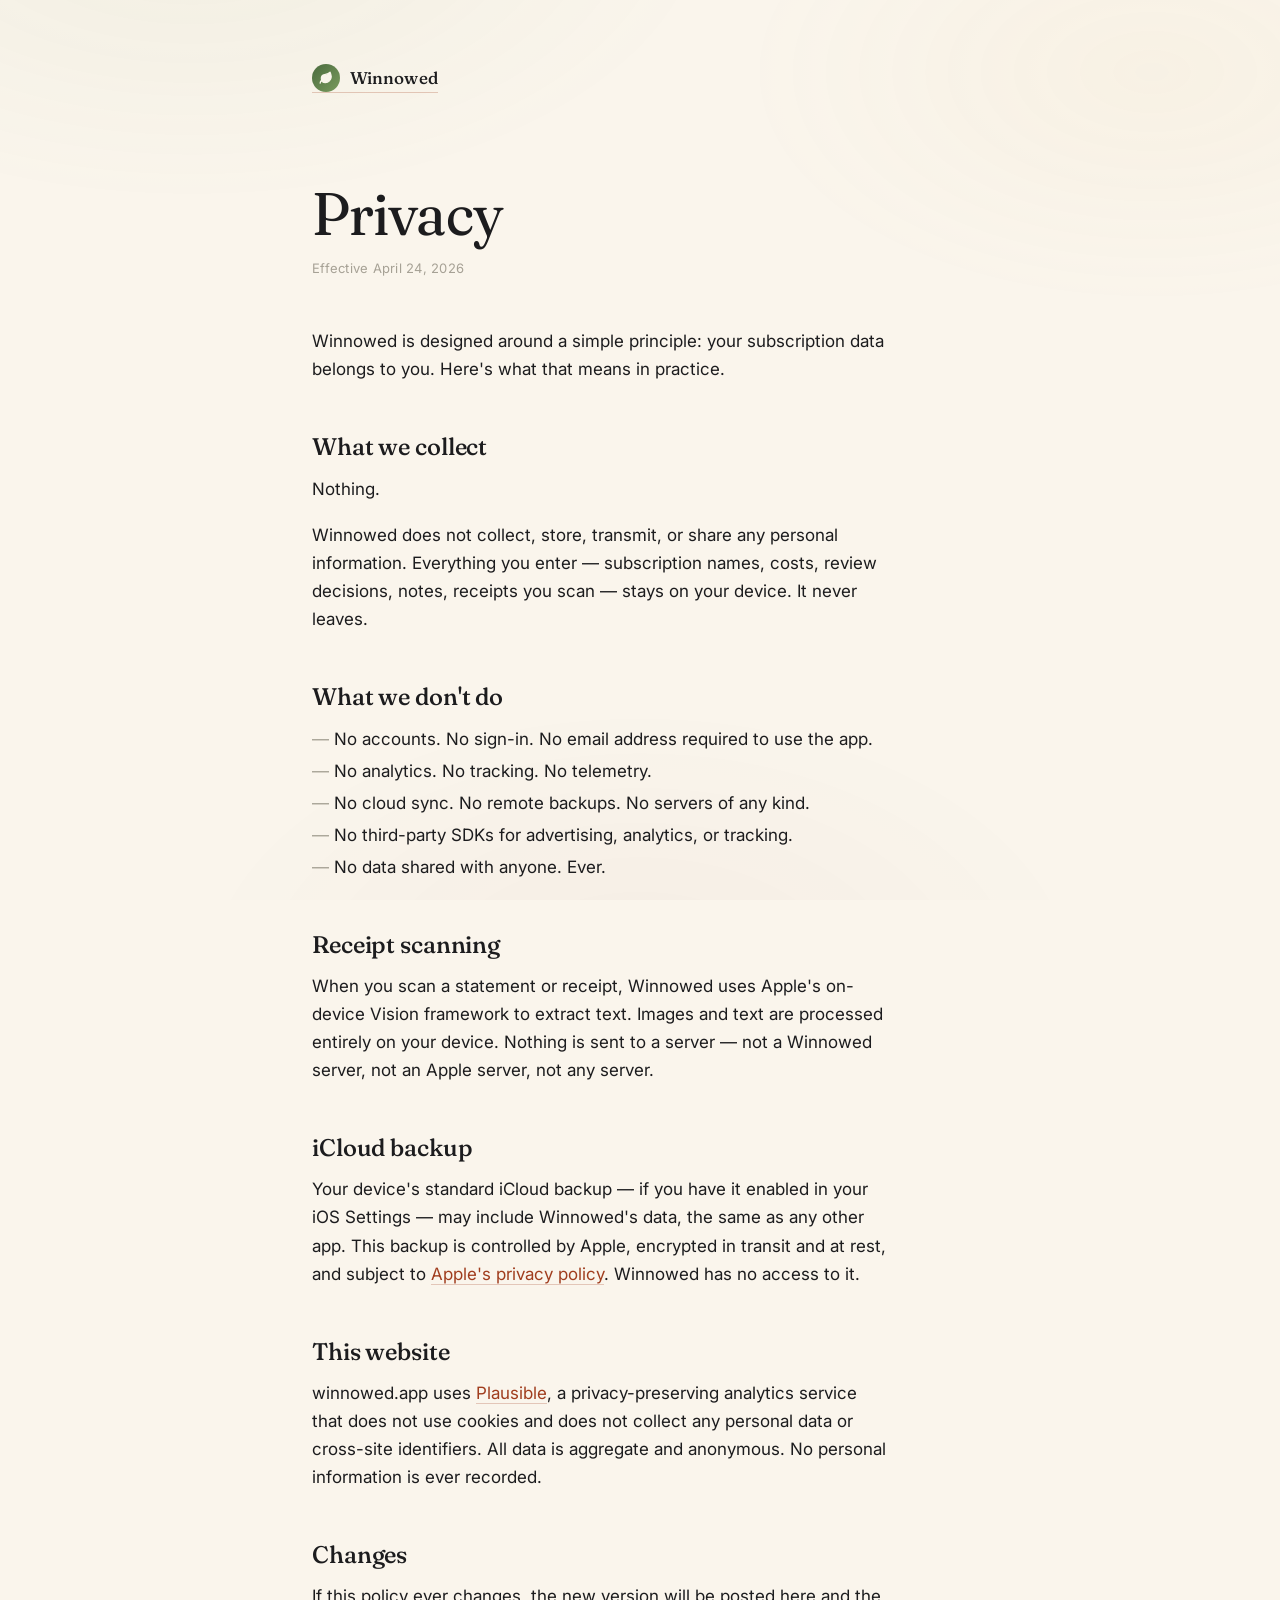
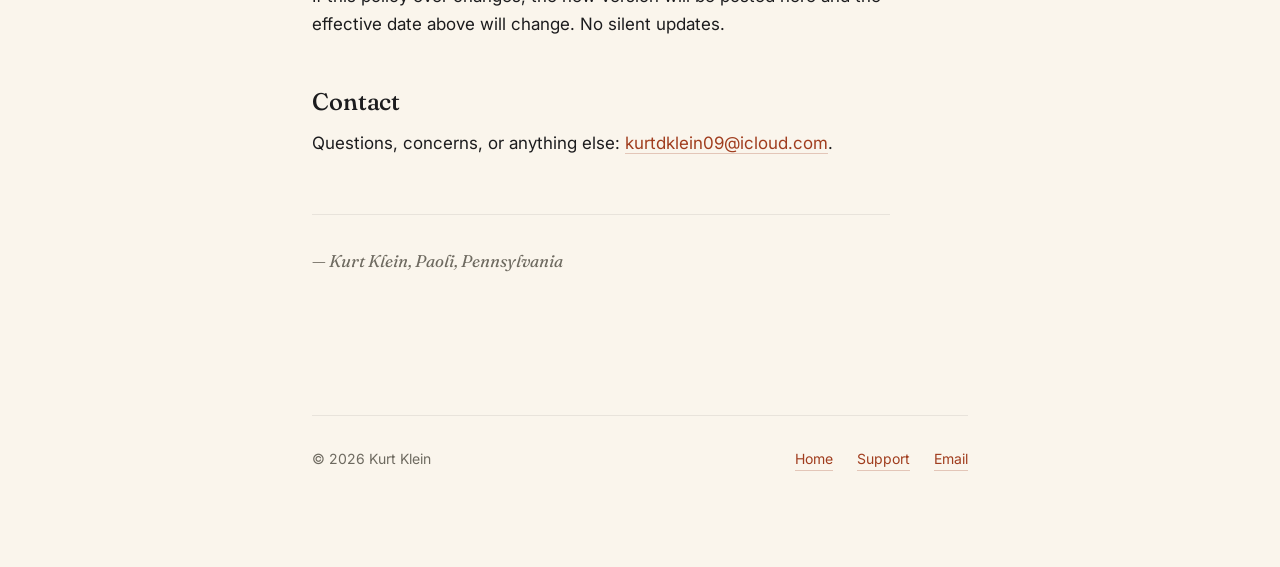
==== privacy/index.html @ ec86bec1 "Initial site — landing, privacy, support" ====
<!doctype html>
<html lang="en">
<head>
  <meta charset="utf-8">
  <meta name="viewport" content="width=device-width, initial-scale=1">
  <title>Privacy — Winnowed</title>
  <meta name="description" content="Winnowed collects nothing. All your subscription data stays on your device.">
  <meta name="theme-color" content="#FAF5EC">

  <link rel="icon" href="data:image/svg+xml,<svg xmlns=%22http://www.w3.org/2000/svg%22 viewBox=%220 0 100 100%22><circle cx=%2250%22 cy=%2250%22 r=%2245%22 fill=%22%237A9B5E%22/><path d=%22M50 28c10 0 20 8 20 22s-10 22-20 22-20-8-20-22%22 fill=%22none%22 stroke=%22%23FAF5EC%22 stroke-width=%226%22/></svg>">
  <link rel="stylesheet" href="/styles.css">

  <script defer data-domain="winnowed.app" src="https://plausible.io/js/script.js"></script>
</head>
<body>
  <div class="wash" aria-hidden="true"></div>

  <main class="wrap longform">
    <a href="/" class="brand">
      <span class="brand-leaf">
        <svg viewBox="0 0 24 24" fill="currentColor" aria-hidden="true">
          <path d="M11 20A7 7 0 0 1 9.8 6.1C15.5 5 17 4.48 19 2c1 2 2 4.18 2 8 0 5.5-4.78 10-10 10z M2 21c0-3 1.85-5.36 5.08-6"/>
        </svg>
      </span>
      <span class="brand-name">Winnowed</span>
    </a>

    <h1>Privacy</h1>
    <p class="meta">Effective April 24, 2026</p>

    <p>
      Winnowed is designed around a simple principle: your subscription data belongs to you. Here's what that means in practice.
    </p>

    <h2>What we collect</h2>
    <p>
      Nothing.
    </p>
    <p>
      Winnowed does not collect, store, transmit, or share any personal information. Everything you enter — subscription names, costs, review decisions, notes, receipts you scan — stays on your device. It never leaves.
    </p>

    <h2>What we don't do</h2>
    <ul>
      <li>No accounts. No sign-in. No email address required to use the app.</li>
      <li>No analytics. No tracking. No telemetry.</li>
      <li>No cloud sync. No remote backups. No servers of any kind.</li>
      <li>No third-party SDKs for advertising, analytics, or tracking.</li>
      <li>No data shared with anyone. Ever.</li>
    </ul>

    <h2>Receipt scanning</h2>
    <p>
      When you scan a statement or receipt, Winnowed uses Apple's on-device Vision framework to extract text. Images and text are processed entirely on your device. Nothing is sent to a server — not a Winnowed server, not an Apple server, not any server.
    </p>

    <h2>iCloud backup</h2>
    <p>
      Your device's standard iCloud backup — if you have it enabled in your iOS Settings — may include Winnowed's data, the same as any other app. This backup is controlled by Apple, encrypted in transit and at rest, and subject to <a href="https://www.apple.com/legal/privacy/en-ww/">Apple's privacy policy</a>. Winnowed has no access to it.
    </p>

    <h2>This website</h2>
    <p>
      winnowed.app uses <a href="https://plausible.io/privacy-focused-web-analytics">Plausible</a>, a privacy-preserving analytics service that does not use cookies and does not collect any personal data or cross-site identifiers. All data is aggregate and anonymous. No personal information is ever recorded.
    </p>

    <h2>Changes</h2>
    <p>
      If this policy ever changes, the new version will be posted here and the effective date above will change. No silent updates.
    </p>

    <h2>Contact</h2>
    <p>
      Questions, concerns, or anything else: <a href="mailto:kurtdklein09@icloud.com">kurtdklein09@icloud.com</a>.
    </p>

    <p class="signoff">— Kurt Klein, Paoli, Pennsylvania</p>

    <footer class="footer">
      <div>© 2026 Kurt Klein</div>
      <div class="footer-links">
        <a href="/">Home</a>
        <a href="/support">Support</a>
        <a href="mailto:kurtdklein09@icloud.com">Email</a>
      </div>
    </footer>
  </main>
</body>
</html>
---- styles.css ----
/* ==========================================================================
   Winnowed marketing site
   ========================================================================== */

@import url('https://fonts.googleapis.com/css2?family=Fraunces:opsz,wght,SOFT@9..144,300..900,0..100&family=Inter:wght@400;500;600&display=swap');

:root {
  /* Canvas */
  --bg: #FAF5EC;
  --text: #1C1C1E;
  --text-muted: #6E6A60;
  --text-quiet: #A6A195;
  --rule: rgba(28, 28, 30, 0.08);

  /* 5-stage Winnowed palette */
  --sage: #7A9B5E;
  --sage-deep: #4A6B3E;
  --wheat: #D4B56A;
  --terracotta: #D4895A;
  --rust: #A03D1E;
  --burgundy: #6B1A1E;

  /* Type */
  --serif: "Fraunces", "Times New Roman", Georgia, serif;
  --sans: "Inter", -apple-system, BlinkMacSystemFont, "Segoe UI", sans-serif;
}

* {
  box-sizing: border-box;
  margin: 0;
  padding: 0;
}

html {
  -webkit-font-smoothing: antialiased;
  -moz-osx-font-smoothing: grayscale;
  text-rendering: optimizeLegibility;
}

body {
  background: var(--bg);
  color: var(--text);
  font-family: var(--sans);
  font-size: 17px;
  line-height: 1.6;
  min-height: 100vh;
  overflow-x: hidden;
}

/* Ambient gradient wash — a whisper of the 5-stage palette.
   Positioned absolutely so it doesn't affect layout. */
.wash {
  position: fixed;
  inset: 0;
  z-index: -1;
  pointer-events: none;
  opacity: 0.35;
  background:
    radial-gradient(ellipse 900px 500px at 15% -10%, rgba(122, 155, 94, 0.18), transparent 60%),
    radial-gradient(ellipse 700px 400px at 90% 8%, rgba(212, 181, 106, 0.15), transparent 60%),
    radial-gradient(ellipse 800px 500px at 50% 110%, rgba(107, 26, 30, 0.10), transparent 60%);
}

/* Layout */
.wrap {
  max-width: 720px;
  margin: 0 auto;
  padding: 64px 32px 96px;
}

/* Brand lockup — tiny leaf + name */
.brand {
  display: inline-flex;
  align-items: center;
  gap: 10px;
  color: var(--text-muted);
  font-size: 14px;
  font-weight: 500;
  letter-spacing: 0.02em;
  text-decoration: none;
  margin-bottom: 88px;
}

.brand-leaf {
  display: inline-flex;
  align-items: center;
  justify-content: center;
  width: 28px;
  height: 28px;
  border-radius: 50%;
  background: linear-gradient(135deg, var(--sage-deep), var(--sage));
  color: var(--bg);
}

.brand-leaf svg {
  width: 14px;
  height: 14px;
  fill: currentColor;
  stroke: currentColor;
  stroke-width: 2;
  stroke-linecap: round;
  stroke-linejoin: round;
}

.brand-name {
  font-family: var(--serif);
  font-size: 17px;
  font-weight: 500;
  font-variation-settings: "opsz" 14, "SOFT" 30;
  color: var(--text);
  letter-spacing: 0.005em;
}

/* Hero */
.hero-tag {
  font-family: var(--sans);
  font-size: 12px;
  font-weight: 500;
  letter-spacing: 0.12em;
  text-transform: uppercase;
  color: var(--text-quiet);
  margin-bottom: 24px;
}

.hero {
  font-family: var(--serif);
  font-size: clamp(44px, 7.6vw, 76px);
  font-weight: 400;
  font-variation-settings: "opsz" 96, "SOFT" 40;
  line-height: 1.04;
  letter-spacing: -0.018em;
  color: var(--text);
  margin-bottom: 24px;
  text-wrap: balance;
}

.hero em {
  font-style: italic;
  font-variation-settings: "opsz" 96, "SOFT" 100;
  color: var(--rust);
}

.hero-sub {
  font-family: var(--sans);
  font-size: 19px;
  line-height: 1.5;
  color: var(--text-muted);
  max-width: 30em;
  margin-bottom: 40px;
}

/* Waitlist / App Store badge */
.store-note {
  display: inline-flex;
  align-items: center;
  gap: 10px;
  padding: 12px 18px;
  background: rgba(28, 28, 30, 0.04);
  border: 1px solid var(--rule);
  border-radius: 999px;
  font-size: 14px;
  font-weight: 500;
  color: var(--text-muted);
}

.store-note-dot {
  width: 8px;
  height: 8px;
  border-radius: 50%;
  background: var(--sage);
  box-shadow: 0 0 0 4px rgba(122, 155, 94, 0.2);
}

/* Section rhythm */
.sec {
  margin-top: 120px;
}

.sec-label {
  font-family: var(--sans);
  font-size: 12px;
  font-weight: 500;
  letter-spacing: 0.14em;
  text-transform: uppercase;
  color: var(--text-quiet);
  margin-bottom: 24px;
}

/* Body prose */
.prose {
  font-family: var(--sans);
  font-size: 19px;
  line-height: 1.65;
  color: var(--text);
  max-width: 34em;
}

.prose p + p {
  margin-top: 1.2em;
}

.prose .lede {
  font-family: var(--serif);
  font-size: 24px;
  font-weight: 400;
  font-variation-settings: "opsz" 48, "SOFT" 50;
  line-height: 1.4;
  color: var(--text);
  letter-spacing: -0.005em;
  margin-bottom: 1.4em;
}

.prose strong {
  font-weight: 600;
  color: var(--text);
}

.prose em {
  font-style: italic;
}

/* Screenshot row — offset editorial layout */
.shots {
  margin-top: 88px;
  display: grid;
  grid-template-columns: 1fr 1fr;
  gap: 56px 32px;
  align-items: start;
}

.shot {
  display: flex;
  flex-direction: column;
  gap: 16px;
}

.shot:nth-child(1) { grid-column: 1; }
.shot:nth-child(2) { grid-column: 2; margin-top: 56px; }
.shot:nth-child(3) { grid-column: 1 / 3; max-width: 340px; margin: 40px auto 0; }

.shot img {
  width: 100%;
  height: auto;
  display: block;
  border-radius: 22px;
  box-shadow:
    0 2px 4px rgba(0, 0, 0, 0.04),
    0 16px 40px rgba(0, 0, 0, 0.10);
}

.shot-caption {
  font-family: var(--serif);
  font-size: 16px;
  font-weight: 400;
  font-variation-settings: "opsz" 18, "SOFT" 40;
  color: var(--text);
  line-height: 1.4;
}

.shot-caption-sub {
  font-family: var(--sans);
  font-size: 14px;
  color: var(--text-muted);
  margin-top: 2px;
}

/* Features list — quiet, numbered */
.features {
  margin-top: 32px;
  display: grid;
  gap: 32px;
  max-width: 34em;
}

.feature {
  display: grid;
  grid-template-columns: 36px 1fr;
  gap: 16px;
  align-items: baseline;
}

.feature-num {
  font-family: var(--serif);
  font-size: 15px;
  font-variation-settings: "opsz" 18;
  font-feature-settings: "onum";
  color: var(--text-quiet);
  padding-top: 4px;
}

.feature-title {
  font-family: var(--serif);
  font-size: 21px;
  font-weight: 500;
  font-variation-settings: "opsz" 32, "SOFT" 40;
  color: var(--text);
  line-height: 1.3;
  margin-bottom: 4px;
  letter-spacing: -0.005em;
}

.feature-body {
  font-family: var(--sans);
  font-size: 16px;
  line-height: 1.55;
  color: var(--text-muted);
}

/* Footer */
.footer {
  margin-top: 140px;
  padding-top: 32px;
  border-top: 1px solid var(--rule);
  display: flex;
  justify-content: space-between;
  align-items: baseline;
  flex-wrap: wrap;
  gap: 16px;
  font-size: 14px;
  color: var(--text-muted);
}

.footer a {
  color: var(--text-muted);
  text-decoration: none;
  border-bottom: 1px solid transparent;
  transition: border-color 120ms ease, color 120ms ease;
}

.footer a:hover {
  color: var(--text);
  border-bottom-color: var(--rule);
}

.footer-links {
  display: flex;
  gap: 24px;
}

/* Long-form page (privacy, support) */
.longform h1 {
  font-family: var(--serif);
  font-size: clamp(40px, 5.5vw, 60px);
  font-weight: 400;
  font-variation-settings: "opsz" 72, "SOFT" 40;
  line-height: 1.08;
  letter-spacing: -0.015em;
  margin-bottom: 12px;
  text-wrap: balance;
}

.longform .meta {
  font-family: var(--sans);
  font-size: 13px;
  color: var(--text-quiet);
  margin-bottom: 48px;
  letter-spacing: 0.02em;
}

.longform h2 {
  font-family: var(--serif);
  font-size: 24px;
  font-weight: 500;
  font-variation-settings: "opsz" 32, "SOFT" 40;
  line-height: 1.3;
  margin-top: 48px;
  margin-bottom: 12px;
  color: var(--text);
  letter-spacing: -0.005em;
}

.longform p {
  font-family: var(--sans);
  font-size: 17px;
  line-height: 1.65;
  color: var(--text);
  margin-bottom: 1.1em;
  max-width: 34em;
}

.longform p.quiet {
  color: var(--text-muted);
}

.longform ul {
  list-style: none;
  padding: 0;
  margin: 0 0 1.2em 0;
  max-width: 34em;
}

.longform li {
  font-family: var(--sans);
  font-size: 17px;
  line-height: 1.65;
  color: var(--text);
  padding-left: 22px;
  position: relative;
  margin-bottom: 4px;
}

.longform li::before {
  content: "—";
  position: absolute;
  left: 0;
  color: var(--text-quiet);
}

.longform a {
  color: var(--rust);
  text-decoration: none;
  border-bottom: 1px solid rgba(160, 61, 30, 0.25);
  transition: border-color 120ms ease;
}

.longform a:hover {
  border-bottom-color: var(--rust);
}

.longform .signoff {
  margin-top: 56px;
  padding-top: 32px;
  border-top: 1px solid var(--rule);
  font-family: var(--serif);
  font-style: italic;
  font-size: 17px;
  color: var(--text-muted);
  font-variation-settings: "opsz" 24;
}

/* Mobile tweaks */
@media (max-width: 560px) {
  .wrap {
    padding: 40px 22px 72px;
  }
  .brand {
    margin-bottom: 56px;
  }
  .sec {
    margin-top: 88px;
  }
  .shots {
    grid-template-columns: 1fr;
    gap: 32px;
  }
  .shot:nth-child(1),
  .shot:nth-child(2),
  .shot:nth-child(3) {
    grid-column: 1;
    margin: 0;
    max-width: 100%;
  }
  .footer {
    flex-direction: column;
    align-items: flex-start;
  }
}
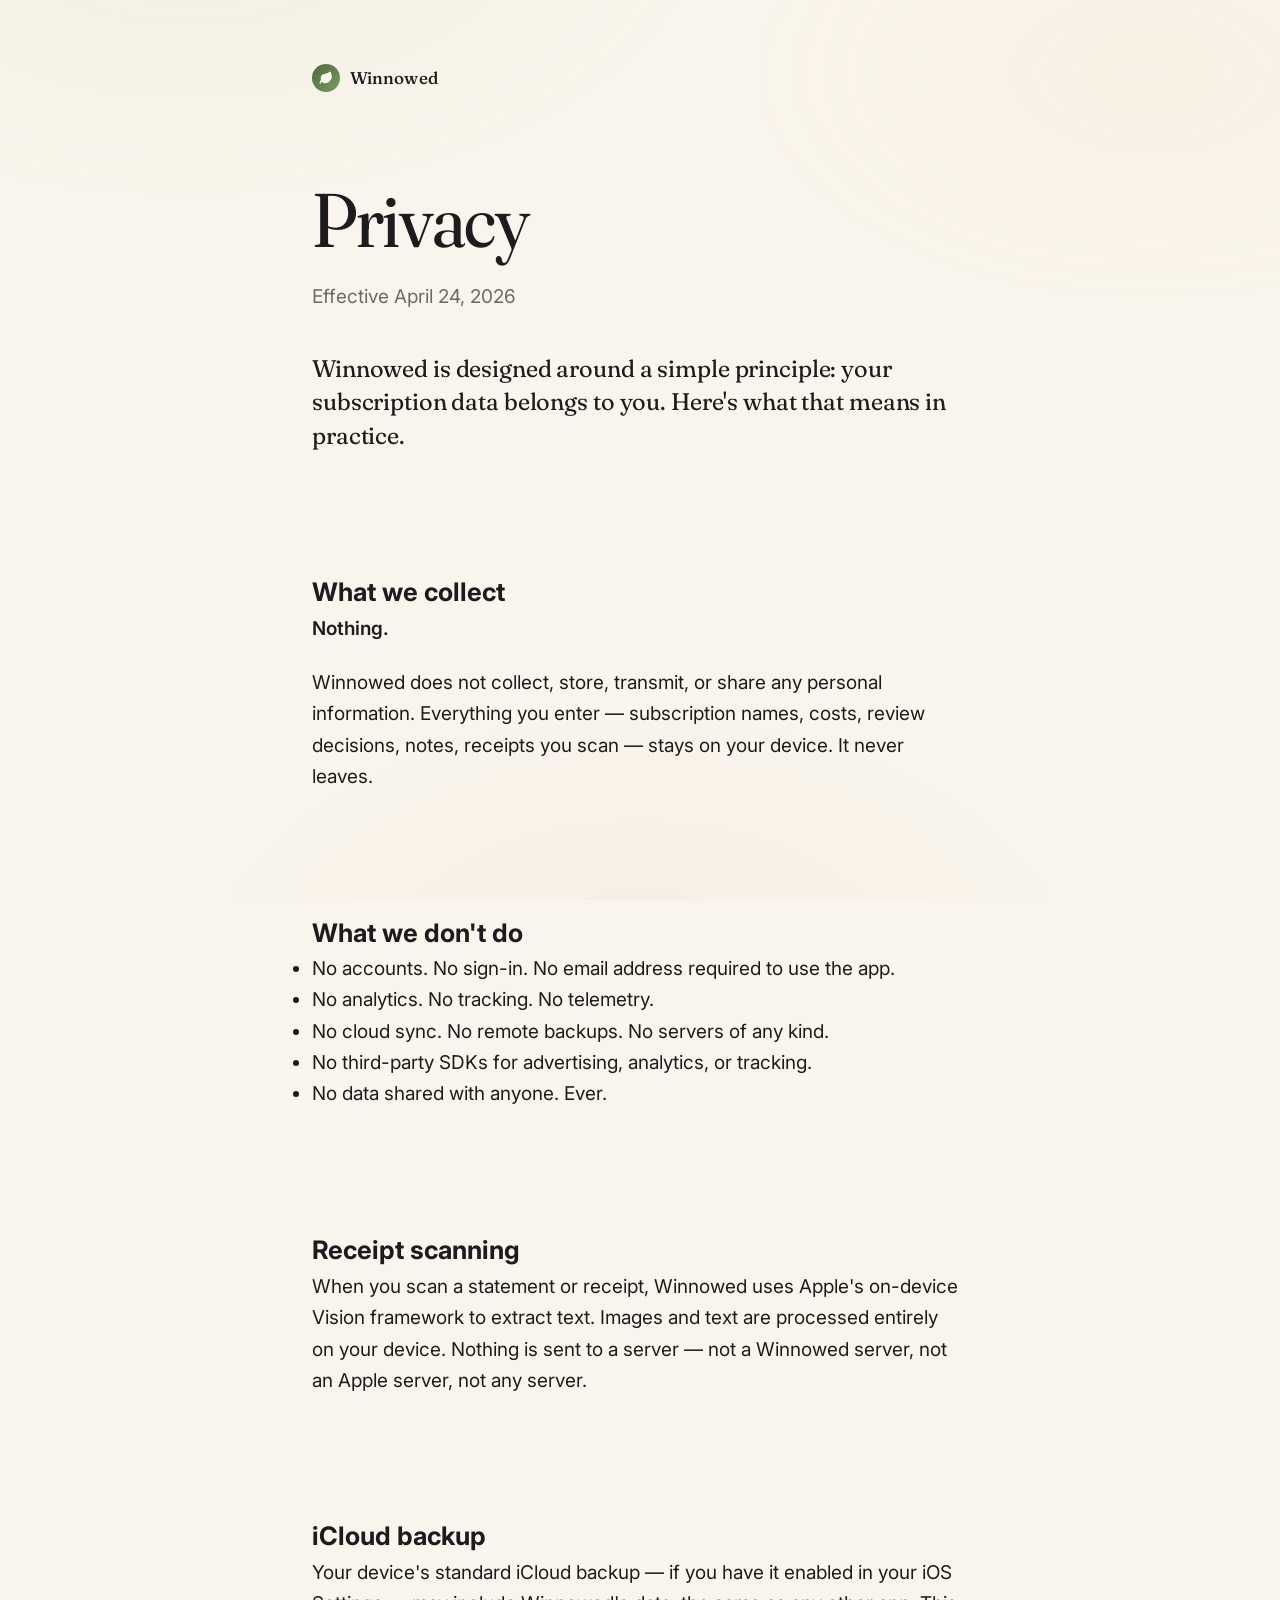
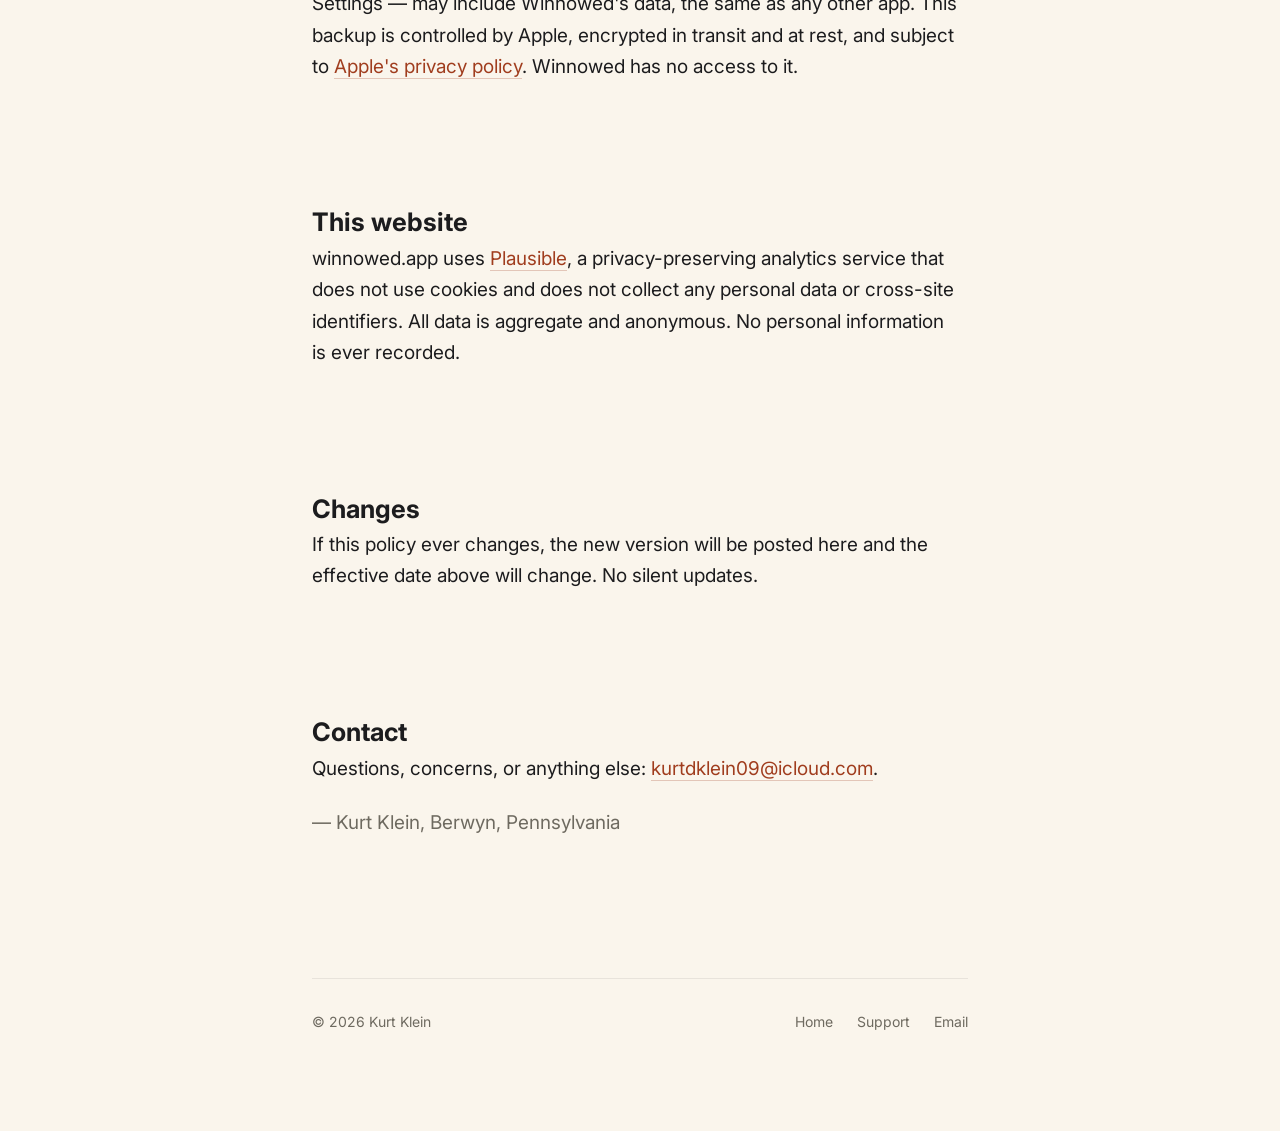
==== commit 0a2fb808: "Update privacy and support pages with OG tags and scroll fade-in" ====
--- a/privacy/index.html
+++ b/privacy/index.html
@@ -4,18 +4,58 @@
   <meta charset="utf-8">
   <meta name="viewport" content="width=device-width, initial-scale=1">
   <title>Privacy — Winnowed</title>
-  <meta name="description" content="Winnowed collects nothing. All your subscription data stays on your device.">
+  <meta name="description" content="Winnowed is designed to keep your data on your device. Here's exactly what that means.">
+
+  <!-- Favicon -->
+  <link rel="icon" href="data:image/svg+xml,<svg xmlns=%22http://www.w3.org/2000/svg%22 viewBox=%220 0 100 100%22><circle cx=%2250%22 cy=%2250%22 r=%2245%22 fill=%22%237A9B5E%22/><path d=%22M50 28c10 0 20 8 20 22s-10 22-20 22-20-8-20-22%22 fill=%22none%22 stroke=%22%23FAF5EC%22 stroke-width=%226%22/></svg>">
+  <link rel="icon" type="image/png" href="/favicon.png">
+  <link rel="apple-touch-icon" href="/apple-touch-icon.png">
+
+  <!-- Open Graph -->
+  <meta property="og:title" content="Privacy — Winnowed">
+  <meta property="og:description" content="Winnowed is designed to keep your data on your device. Here's exactly what that means.">
+  <meta property="og:url" content="https://winnowed.app/privacy">
+  <meta property="og:type" content="website">
+  <meta property="og:image" content="https://winnowed.app/og-image.png">
+  <meta property="og:image:width" content="1200">
+  <meta property="og:image:height" content="630">
+
+  <!-- Twitter card -->
+  <meta name="twitter:card" content="summary_large_image">
+  <meta name="twitter:image" content="https://winnowed.app/og-image.png">
+
   <meta name="theme-color" content="#FAF5EC">
 
-  <link rel="icon" href="data:image/svg+xml,<svg xmlns=%22http://www.w3.org/2000/svg%22 viewBox=%220 0 100 100%22><circle cx=%2250%22 cy=%2250%22 r=%2245%22 fill=%22%237A9B5E%22/><path d=%22M50 28c10 0 20 8 20 22s-10 22-20 22-20-8-20-22%22 fill=%22none%22 stroke=%22%23FAF5EC%22 stroke-width=%226%22/></svg>">
   <link rel="stylesheet" href="/styles.css">
 
+  <!-- Scroll fade-in utility -->
+  <style>
+    .fade-up {
+      opacity: 0;
+      transform: translateY(24px);
+      transition: opacity 0.9s ease-out, transform 0.9s ease-out;
+      will-change: opacity, transform;
+    }
+    .fade-up.is-visible {
+      opacity: 1;
+      transform: translateY(0);
+    }
+    @media (prefers-reduced-motion: reduce) {
+      .fade-up {
+        opacity: 1;
+        transform: none;
+        transition: none;
+      }
+    }
+  </style>
+
+  <!-- Plausible analytics (privacy-preserving) -->
   <script defer data-domain="winnowed.app" src="https://plausible.io/js/script.js"></script>
 </head>
 <body>
   <div class="wash" aria-hidden="true"></div>
 
-  <main class="wrap longform">
+  <main class="wrap">
     <a href="/" class="brand">
       <span class="brand-leaf">
         <svg viewBox="0 0 24 24" fill="currentColor" aria-hidden="true">
@@ -25,58 +65,88 @@
       <span class="brand-name">Winnowed</span>
     </a>
 
-    <h1>Privacy</h1>
-    <p class="meta">Effective April 24, 2026</p>
+    <h1 class="hero">Privacy</h1>
 
-    <p>
-      Winnowed is designed around a simple principle: your subscription data belongs to you. Here's what that means in practice.
-    </p>
+    <p class="hero-sub">Effective April 24, 2026</p>
 
-    <h2>What we collect</h2>
-    <p>
-      Nothing.
-    </p>
-    <p>
-      Winnowed does not collect, store, transmit, or share any personal information. Everything you enter — subscription names, costs, review decisions, notes, receipts you scan — stays on your device. It never leaves.
-    </p>
+    <div class="prose">
+      <p class="lede">
+        Winnowed is designed around a simple principle: your subscription data belongs to you. Here's what that means in practice.
+      </p>
+    </div>
 
-    <h2>What we don't do</h2>
-    <ul>
-      <li>No accounts. No sign-in. No email address required to use the app.</li>
-      <li>No analytics. No tracking. No telemetry.</li>
-      <li>No cloud sync. No remote backups. No servers of any kind.</li>
-      <li>No third-party SDKs for advertising, analytics, or tracking.</li>
-      <li>No data shared with anyone. Ever.</li>
-    </ul>
+    <section class="sec">
+      <h2 class="fade-up">What we collect</h2>
+      <div class="prose fade-up">
+        <p><strong>Nothing.</strong></p>
+        <p>
+          Winnowed does not collect, store, transmit, or share any personal information. Everything you enter — subscription names, costs, review decisions, notes, receipts you scan — stays on your device. It never leaves.
+        </p>
+      </div>
+    </section>
 
-    <h2>Receipt scanning</h2>
-    <p>
-      When you scan a statement or receipt, Winnowed uses Apple's on-device Vision framework to extract text. Images and text are processed entirely on your device. Nothing is sent to a server — not a Winnowed server, not an Apple server, not any server.
-    </p>
+    <section class="sec">
+      <h2 class="fade-up">What we don't do</h2>
+      <div class="prose fade-up">
+        <ul>
+          <li>No accounts. No sign-in. No email address required to use the app.</li>
+          <li>No analytics. No tracking. No telemetry.</li>
+          <li>No cloud sync. No remote backups. No servers of any kind.</li>
+          <li>No third-party SDKs for advertising, analytics, or tracking.</li>
+          <li>No data shared with anyone. Ever.</li>
+        </ul>
+      </div>
+    </section>
 
-    <h2>iCloud backup</h2>
-    <p>
-      Your device's standard iCloud backup — if you have it enabled in your iOS Settings — may include Winnowed's data, the same as any other app. This backup is controlled by Apple, encrypted in transit and at rest, and subject to <a href="https://www.apple.com/legal/privacy/en-ww/">Apple's privacy policy</a>. Winnowed has no access to it.
-    </p>
+    <section class="sec">
+      <h2 class="fade-up">Receipt scanning</h2>
+      <div class="prose fade-up">
+        <p>
+          When you scan a statement or receipt, Winnowed uses Apple's on-device Vision framework to extract text. Images and text are processed entirely on your device. Nothing is sent to a server — not a Winnowed server, not an Apple server, not any server.
+        </p>
+      </div>
+    </section>
 
-    <h2>This website</h2>
-    <p>
-      winnowed.app uses <a href="https://plausible.io/privacy-focused-web-analytics">Plausible</a>, a privacy-preserving analytics service that does not use cookies and does not collect any personal data or cross-site identifiers. All data is aggregate and anonymous. No personal information is ever recorded.
-    </p>
+    <section class="sec">
+      <h2 class="fade-up">iCloud backup</h2>
+      <div class="prose fade-up">
+        <p>
+          Your device's standard iCloud backup — if you have it enabled in your iOS Settings — may include Winnowed's data, the same as any other app. This backup is controlled by Apple, encrypted in transit and at rest, and subject to <a href="https://www.apple.com/legal/privacy/en-ww/" style="color: var(--rust); text-decoration: none; border-bottom: 1px solid rgba(160, 61, 30, 0.25);">Apple's privacy policy</a>. Winnowed has no access to it.
+        </p>
+      </div>
+    </section>
 
-    <h2>Changes</h2>
-    <p>
-      If this policy ever changes, the new version will be posted here and the effective date above will change. No silent updates.
-    </p>
+    <section class="sec">
+      <h2 class="fade-up">This website</h2>
+      <div class="prose fade-up">
+        <p>
+          winnowed.app uses <a href="https://plausible.io/privacy-focused-web-analytics" style="color: var(--rust); text-decoration: none; border-bottom: 1px solid rgba(160, 61, 30, 0.25);">Plausible</a>, a privacy-preserving analytics service that does not use cookies and does not collect any personal data or cross-site identifiers. All data is aggregate and anonymous. No personal information is ever recorded.
+        </p>
+      </div>
+    </section>
 
-    <h2>Contact</h2>
-    <p>
-      Questions, concerns, or anything else: <a href="mailto:kurtdklein09@icloud.com">kurtdklein09@icloud.com</a>.
-    </p>
+    <section class="sec">
+      <h2 class="fade-up">Changes</h2>
+      <div class="prose fade-up">
+        <p>
+          If this policy ever changes, the new version will be posted here and the effective date above will change. No silent updates.
+        </p>
+      </div>
+    </section>
 
-    <p class="signoff">— Kurt Klein, Paoli, Pennsylvania</p>
+    <section class="sec">
+      <h2 class="fade-up">Contact</h2>
+      <div class="prose fade-up">
+        <p>
+          Questions, concerns, or anything else: <a href="mailto:kurtdklein09@icloud.com" style="color: var(--rust); text-decoration: none; border-bottom: 1px solid rgba(160, 61, 30, 0.25);">kurtdklein09@icloud.com</a>.
+        </p>
+        <p class="quiet" style="color: var(--text-muted);">
+          — Kurt Klein, Berwyn, Pennsylvania
+        </p>
+      </div>
+    </section>
 
-    <footer class="footer">
+    <footer class="footer fade-up">
       <div>© 2026 Kurt Klein</div>
       <div class="footer-links">
         <a href="/">Home</a>
@@ -85,5 +155,28 @@
       </div>
     </footer>
   </main>
+
+  <!-- Scroll-triggered fade-in -->
+  <script>
+    (function () {
+      var items = document.querySelectorAll('.fade-up');
+      if (!('IntersectionObserver' in window) || items.length === 0) {
+        for (var i = 0; i < items.length; i++) items[i].classList.add('is-visible');
+        return;
+      }
+      var observer = new IntersectionObserver(function (entries) {
+        entries.forEach(function (entry) {
+          if (entry.isIntersecting) {
+            entry.target.classList.add('is-visible');
+            observer.unobserve(entry.target);
+          }
+        });
+      }, {
+        threshold: 0.15,
+        rootMargin: '0px 0px -8% 0px'
+      });
+      items.forEach(function (el) { observer.observe(el); });
+    })();
+  </script>
 </body>
 </html>
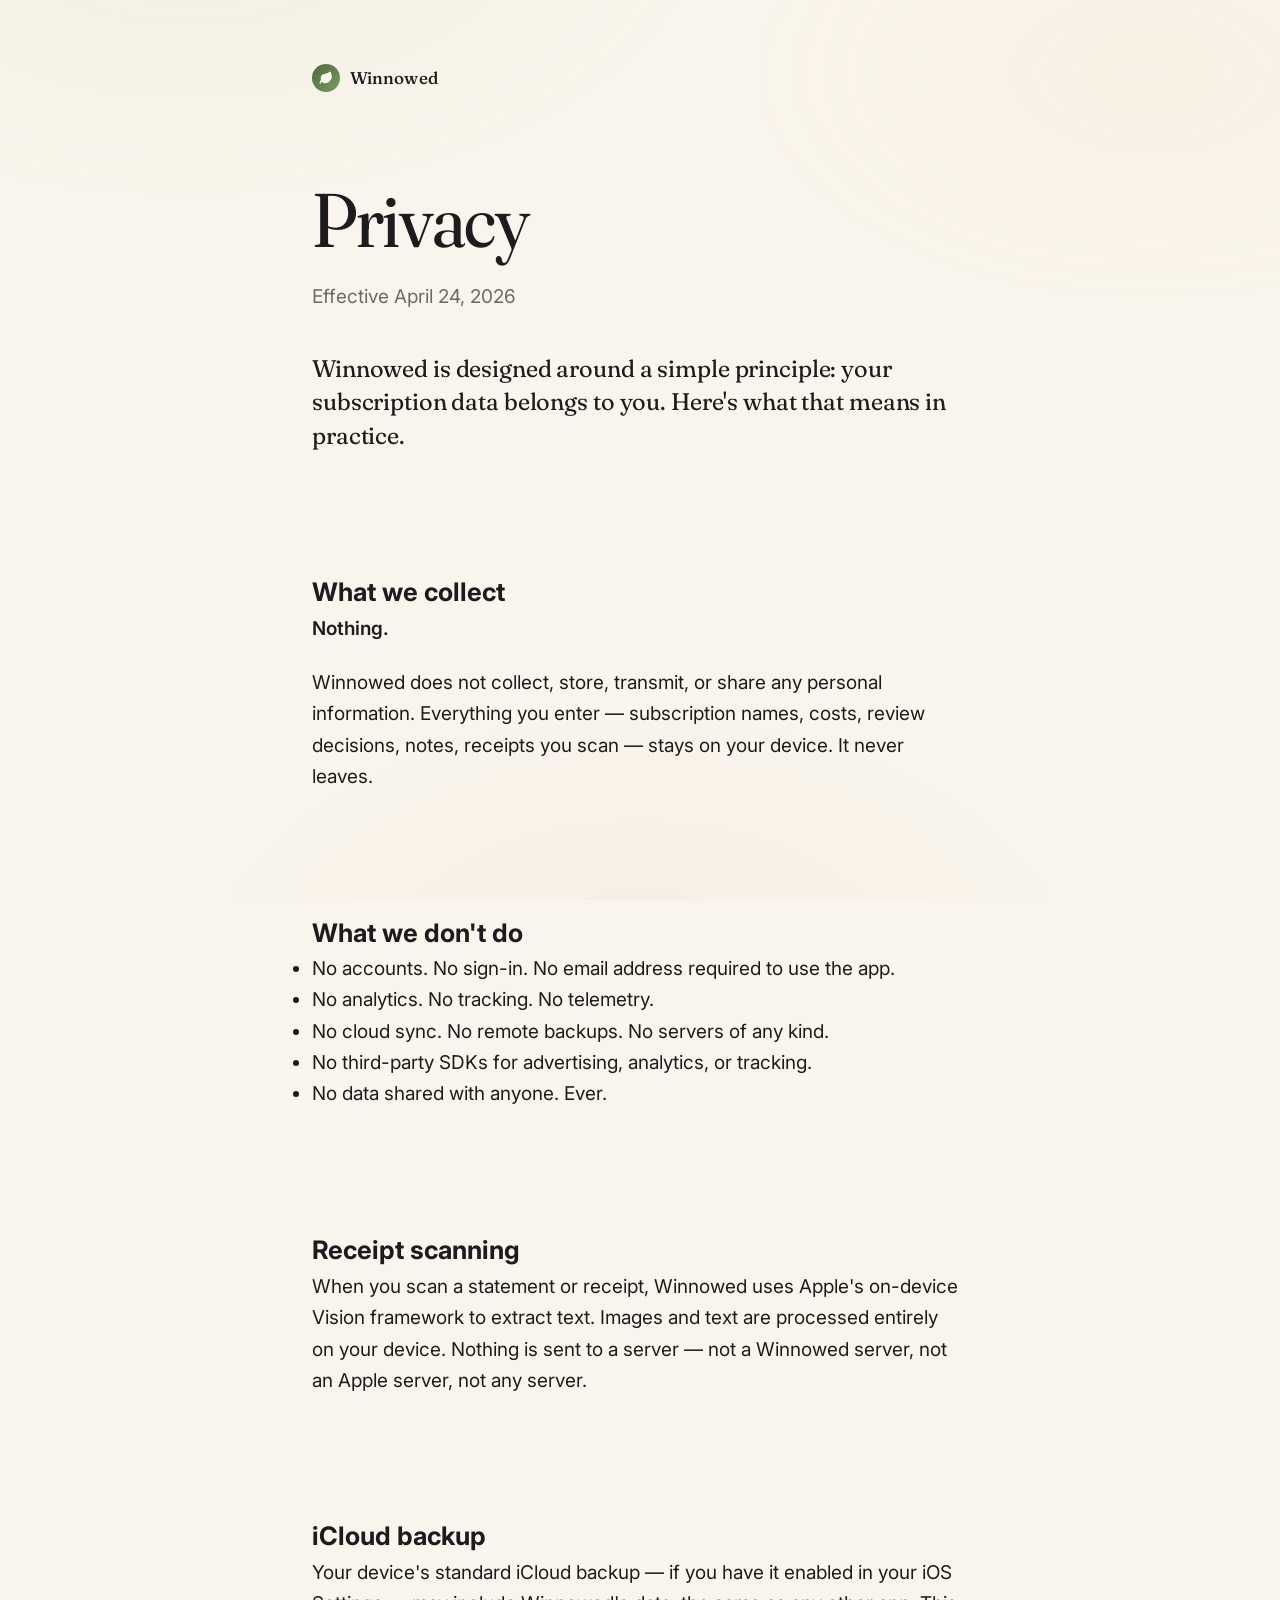
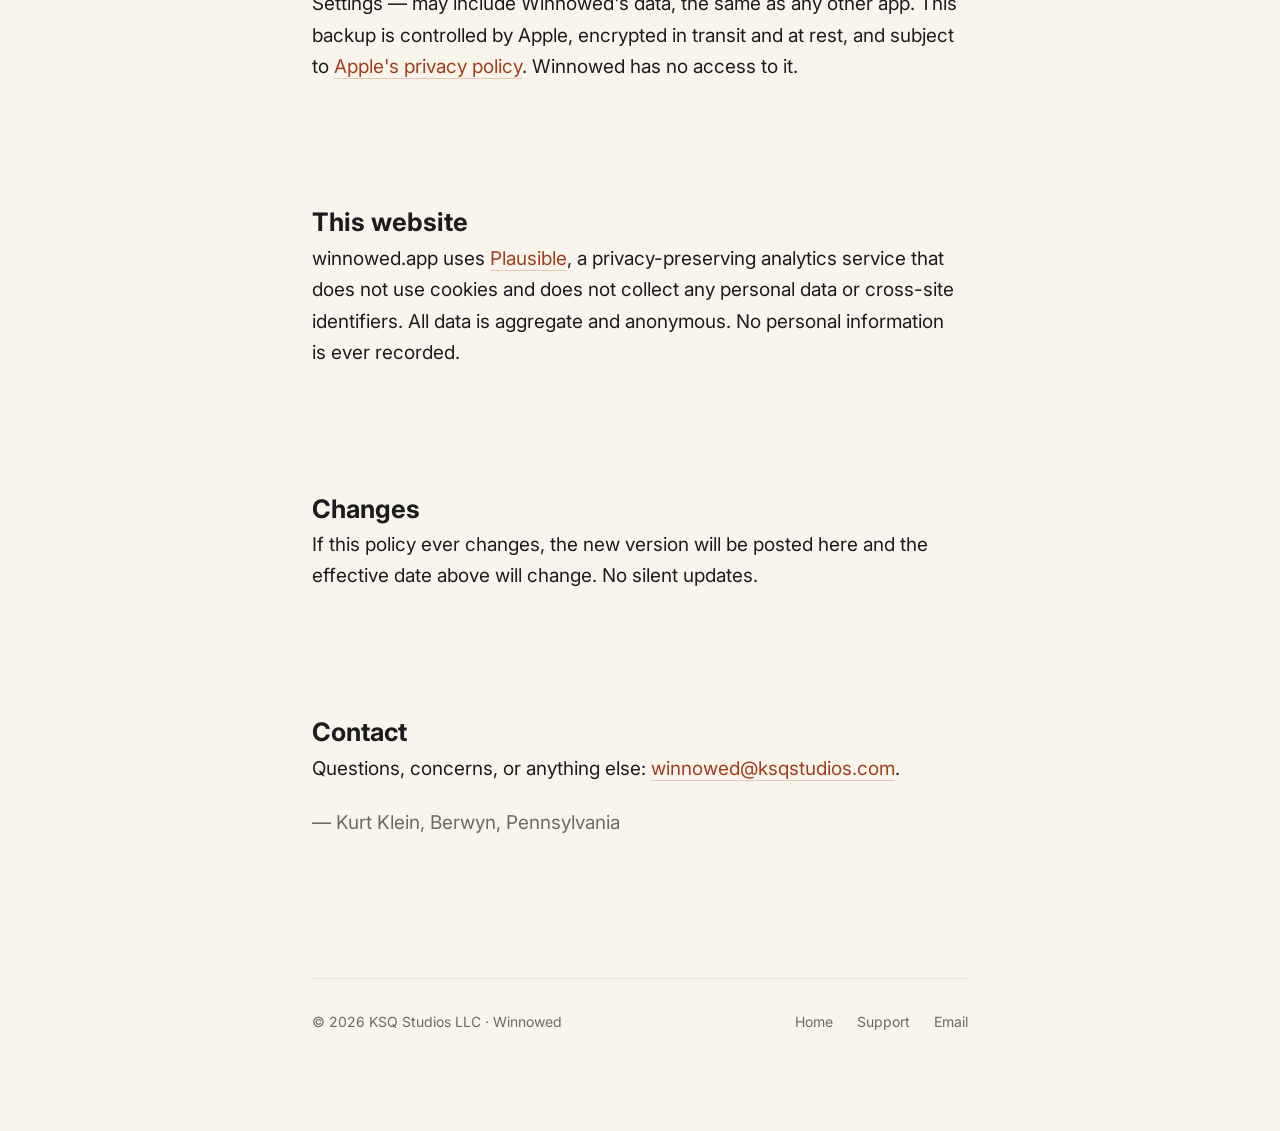
==== commit dae5d7f3: "Updated for new branding" ====
--- a/privacy/index.html
+++ b/privacy/index.html
@@ -138,7 +138,7 @@
       <h2 class="fade-up">Contact</h2>
       <div class="prose fade-up">
         <p>
-          Questions, concerns, or anything else: <a href="mailto:kurtdklein09@icloud.com" style="color: var(--rust); text-decoration: none; border-bottom: 1px solid rgba(160, 61, 30, 0.25);">kurtdklein09@icloud.com</a>.
+          Questions, concerns, or anything else: <a href="mailto:winnowed@ksqstudios.com" style="color: var(--rust); text-decoration: none; border-bottom: 1px solid rgba(160, 61, 30, 0.25);">winnowed@ksqstudios.com</a>.
         </p>
         <p class="quiet" style="color: var(--text-muted);">
           — Kurt Klein, Berwyn, Pennsylvania
@@ -147,11 +147,11 @@
     </section>
 
     <footer class="footer fade-up">
-      <div>© 2026 Kurt Klein</div>
+      <div>© 2026 KSQ Studios LLC · Winnowed</div>
       <div class="footer-links">
         <a href="/">Home</a>
         <a href="/support">Support</a>
-        <a href="mailto:kurtdklein09@icloud.com">Email</a>
+        <a href="mailto:winnowed@ksqstudios.com">Email</a>
       </div>
     </footer>
   </main>
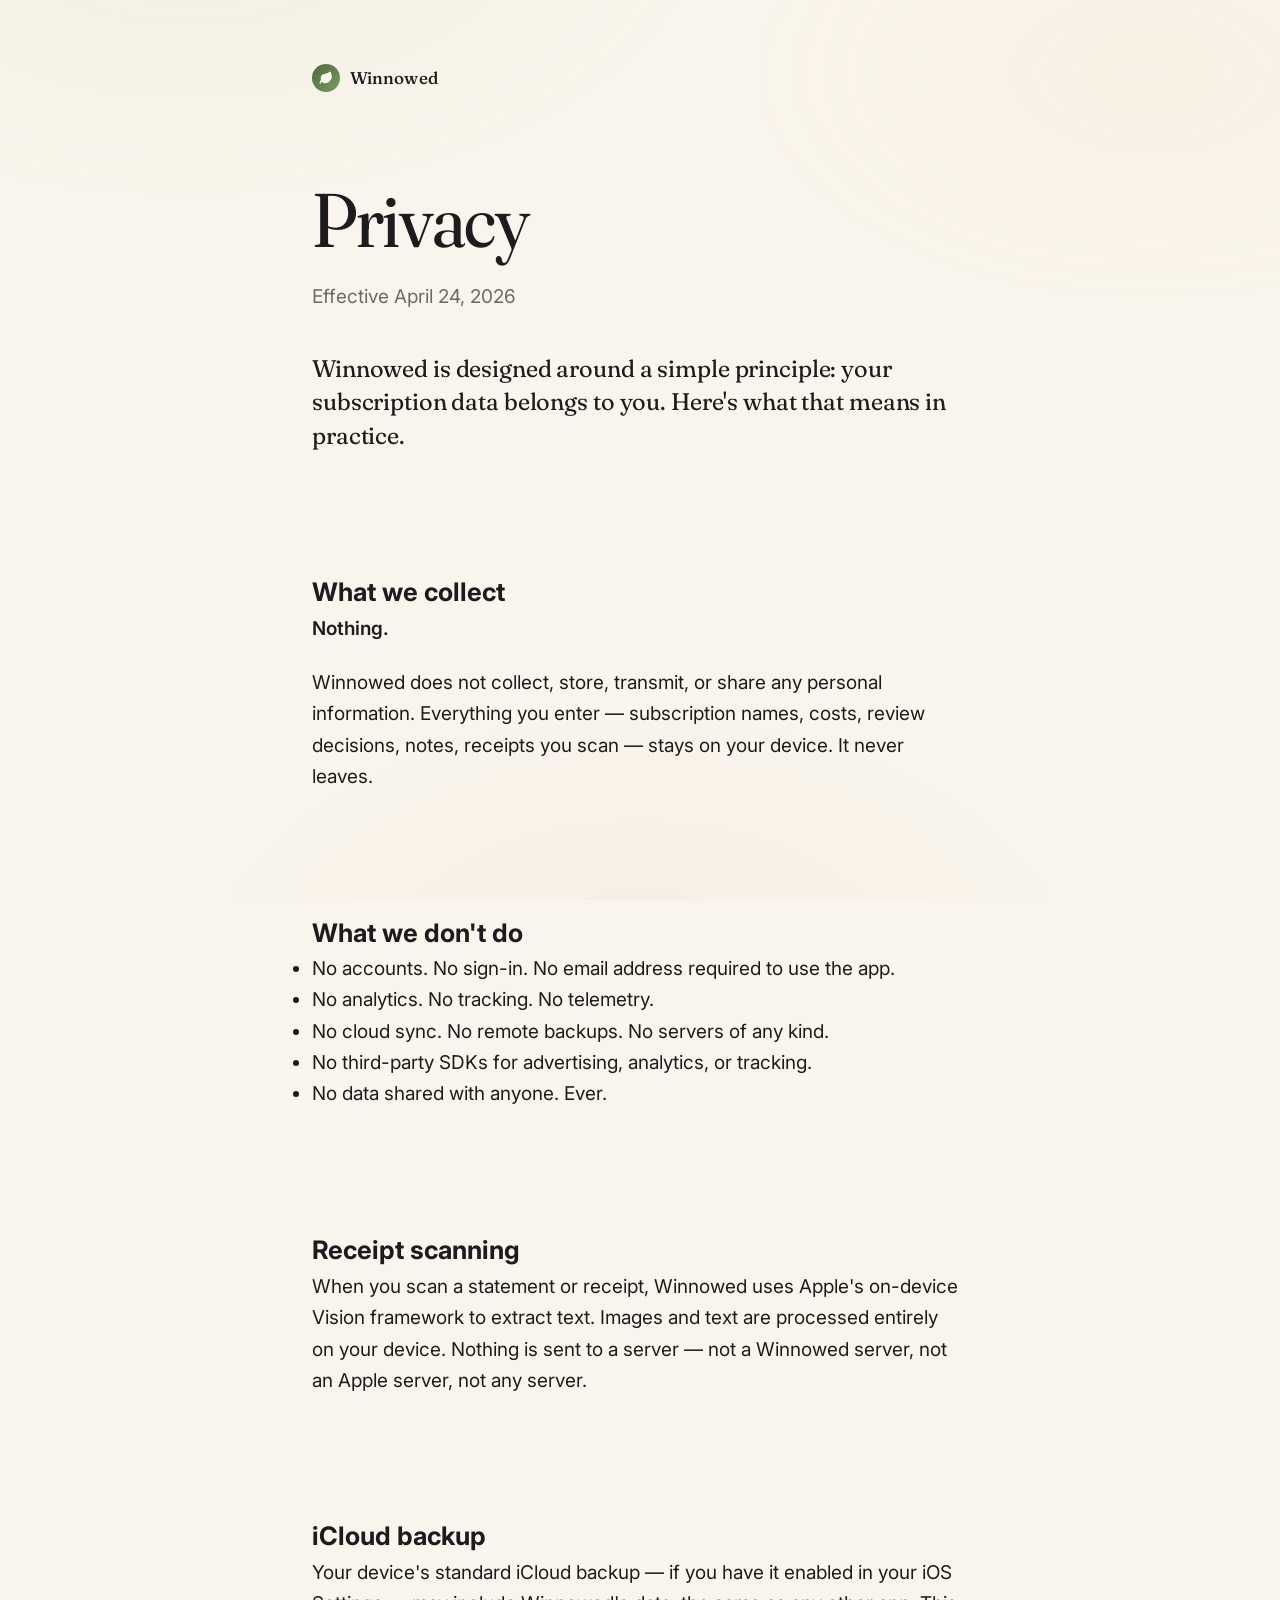
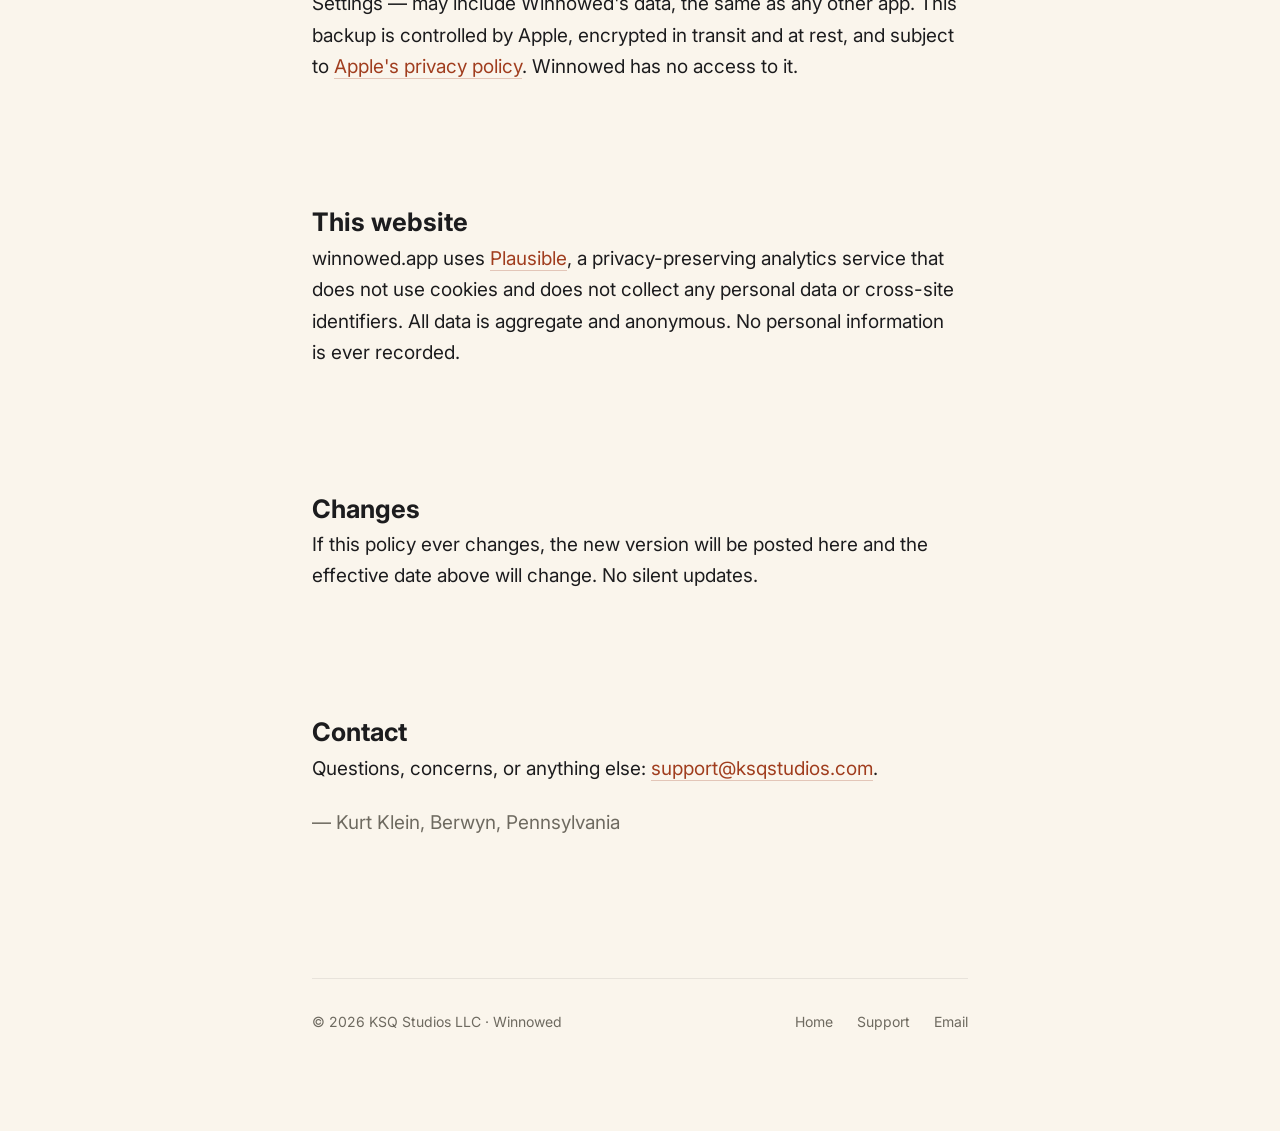
==== commit afcc65af: "updated support email address in privacy and support pages" ====
--- a/privacy/index.html
+++ b/privacy/index.html
@@ -138,7 +138,7 @@
       <h2 class="fade-up">Contact</h2>
       <div class="prose fade-up">
         <p>
-          Questions, concerns, or anything else: <a href="mailto:winnowed@ksqstudios.com" style="color: var(--rust); text-decoration: none; border-bottom: 1px solid rgba(160, 61, 30, 0.25);">winnowed@ksqstudios.com</a>.
+          Questions, concerns, or anything else: <a href="mailto:support@ksqstudios.com" style="color: var(--rust); text-decoration: none; border-bottom: 1px solid rgba(160, 61, 30, 0.25);">support@ksqstudios.com</a>.
         </p>
         <p class="quiet" style="color: var(--text-muted);">
           — Kurt Klein, Berwyn, Pennsylvania
@@ -151,7 +151,7 @@
       <div class="footer-links">
         <a href="/">Home</a>
         <a href="/support">Support</a>
-        <a href="mailto:winnowed@ksqstudios.com">Email</a>
+        <a href="mailto:support@ksqstudios.com">Email</a>
       </div>
     </footer>
   </main>
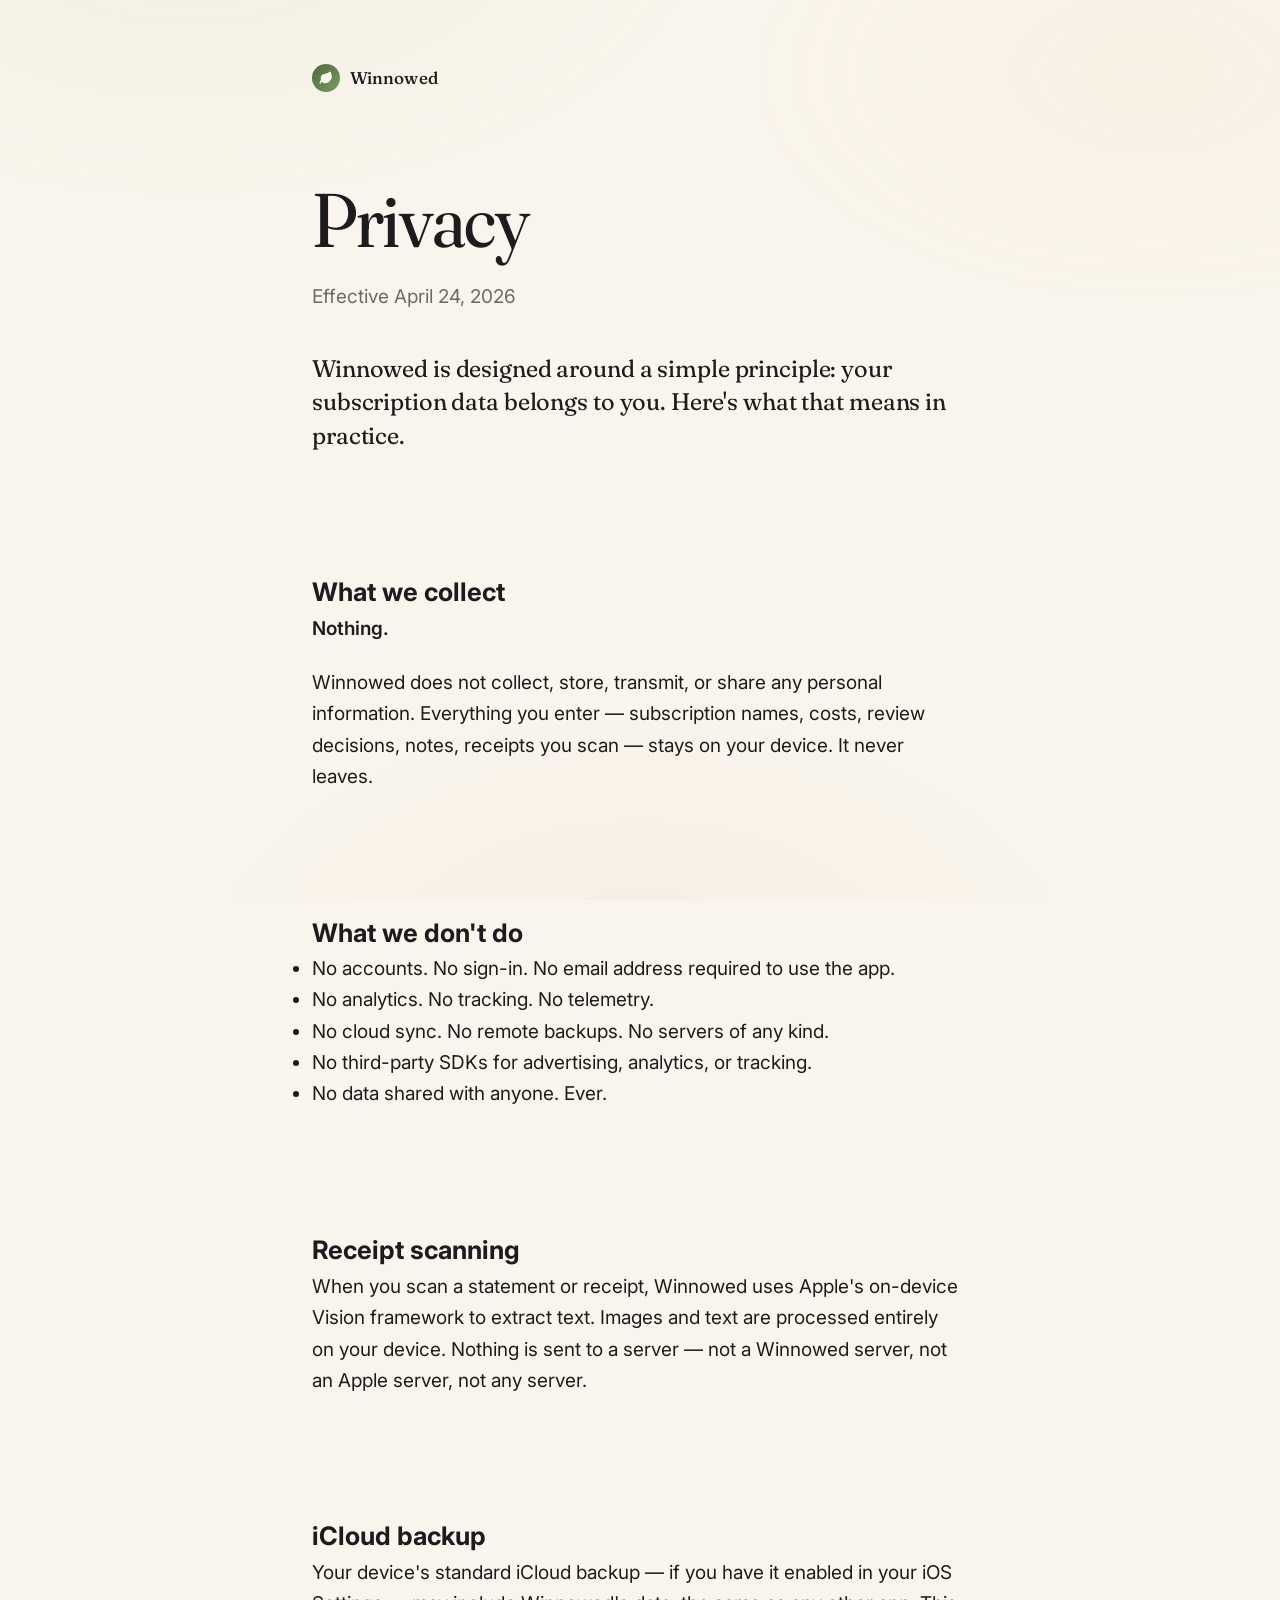
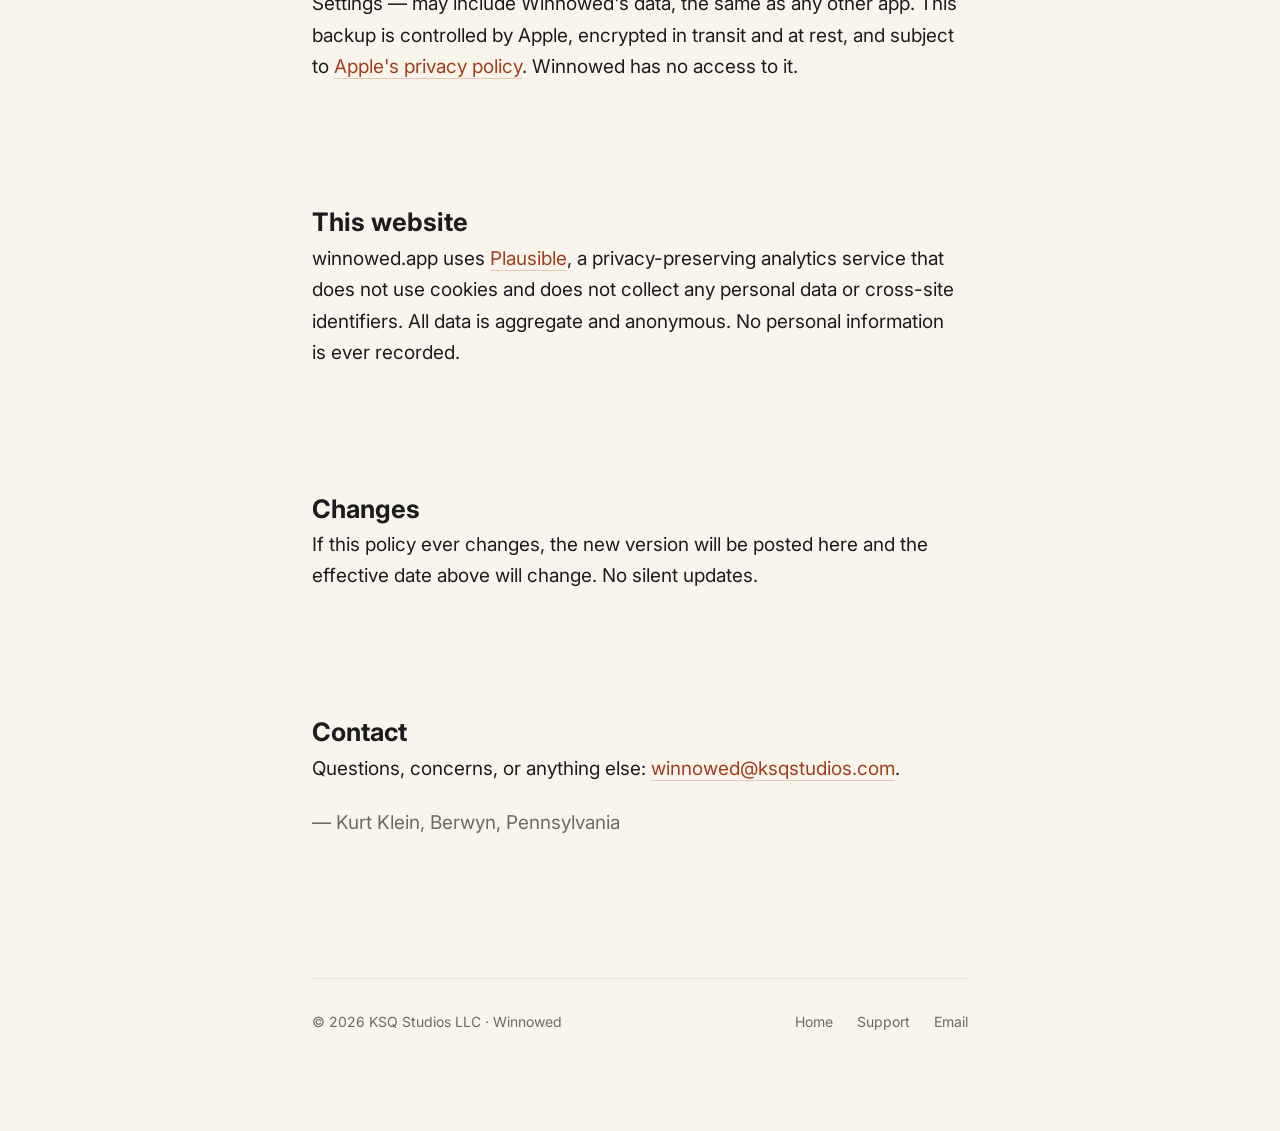
==== commit fc78b8c1: "Updated canonical URL" ====
--- a/privacy/index.html
+++ b/privacy/index.html
@@ -23,6 +23,8 @@
   <!-- Twitter card -->
   <meta name="twitter:card" content="summary_large_image">
   <meta name="twitter:image" content="https://winnowed.app/og-image.png">
+
+  <link rel="canonical" href="https://winnowed.app/privacy">
 
   <meta name="theme-color" content="#FAF5EC">
 
@@ -138,7 +140,7 @@
       <h2 class="fade-up">Contact</h2>
       <div class="prose fade-up">
         <p>
-          Questions, concerns, or anything else: <a href="mailto:support@ksqstudios.com" style="color: var(--rust); text-decoration: none; border-bottom: 1px solid rgba(160, 61, 30, 0.25);">support@ksqstudios.com</a>.
+          Questions, concerns, or anything else: <a href="mailto:winnowed@ksqstudios.com" style="color: var(--rust); text-decoration: none; border-bottom: 1px solid rgba(160, 61, 30, 0.25);">winnowed@ksqstudios.com</a>.
         </p>
         <p class="quiet" style="color: var(--text-muted);">
           — Kurt Klein, Berwyn, Pennsylvania
@@ -151,7 +153,7 @@
       <div class="footer-links">
         <a href="/">Home</a>
         <a href="/support">Support</a>
-        <a href="mailto:support@ksqstudios.com">Email</a>
+        <a href="mailto:winnowed@ksqstudios.com">Email</a>
       </div>
     </footer>
   </main>
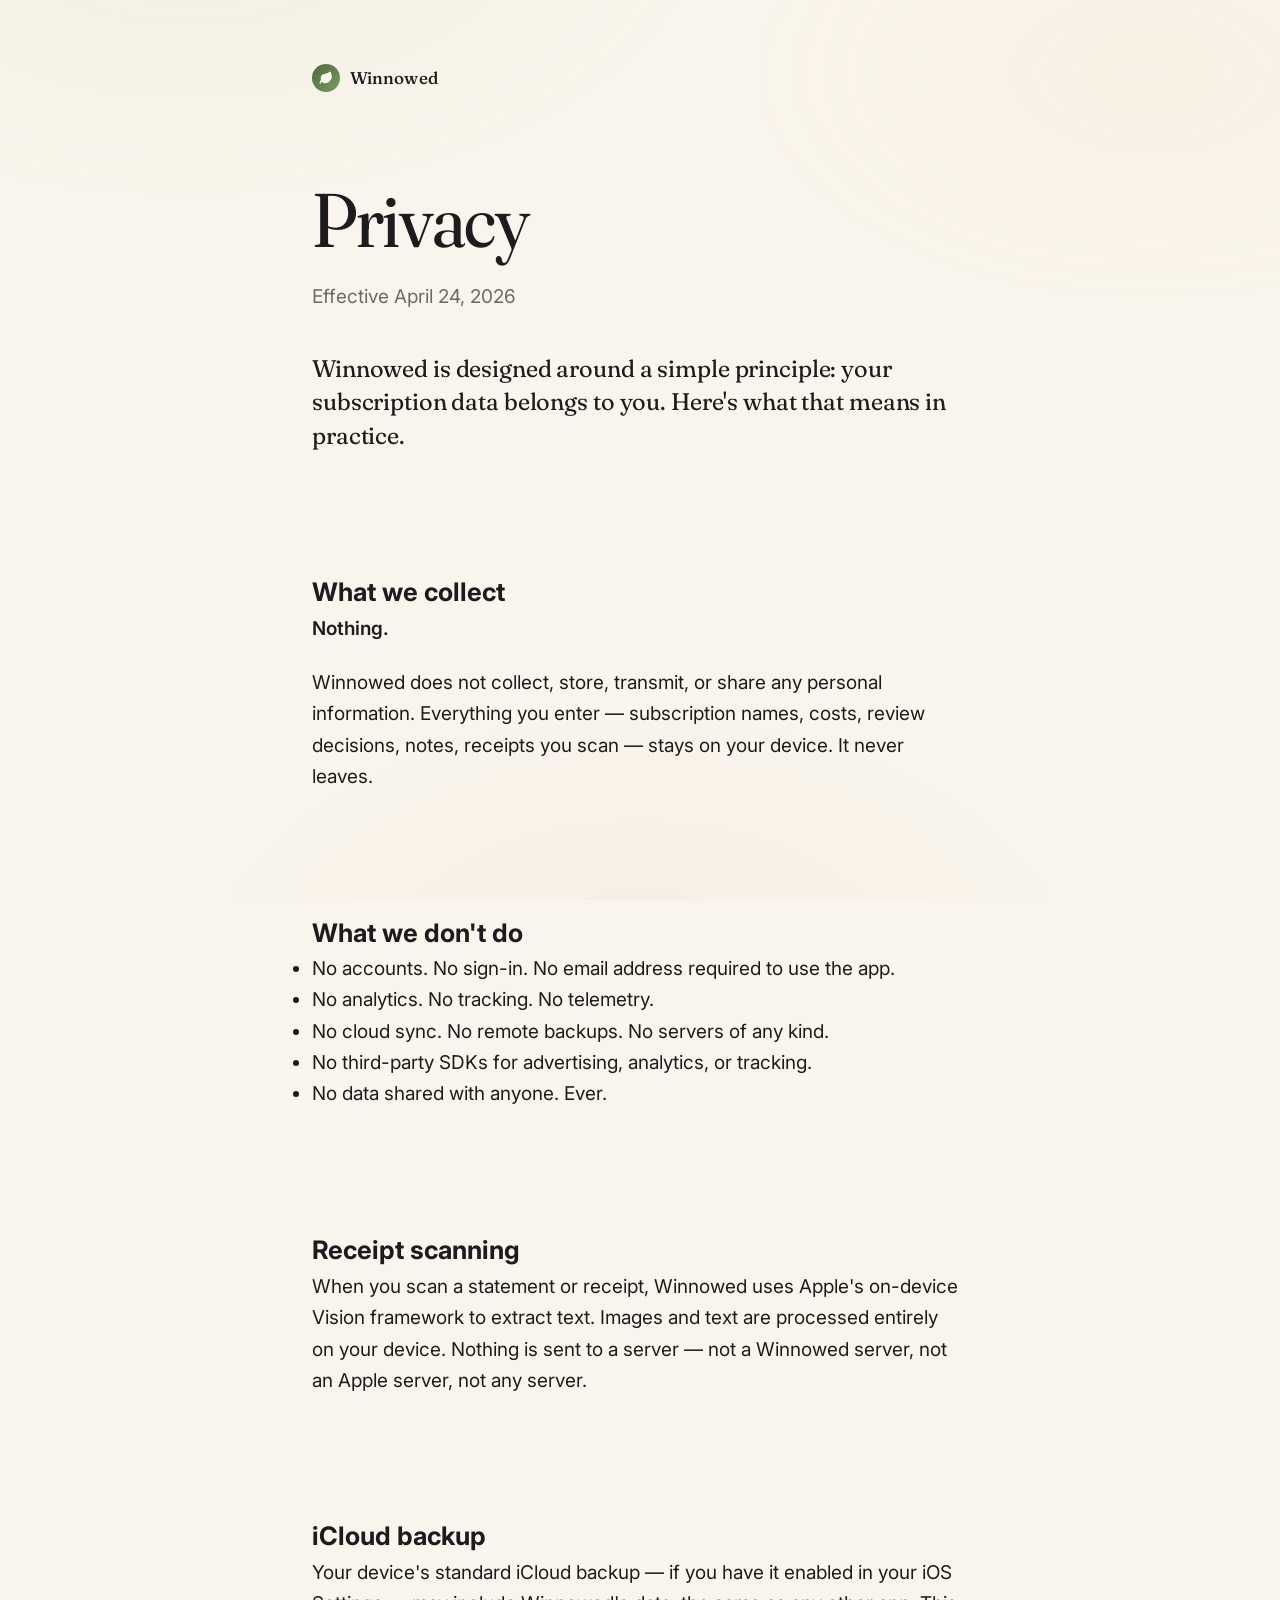
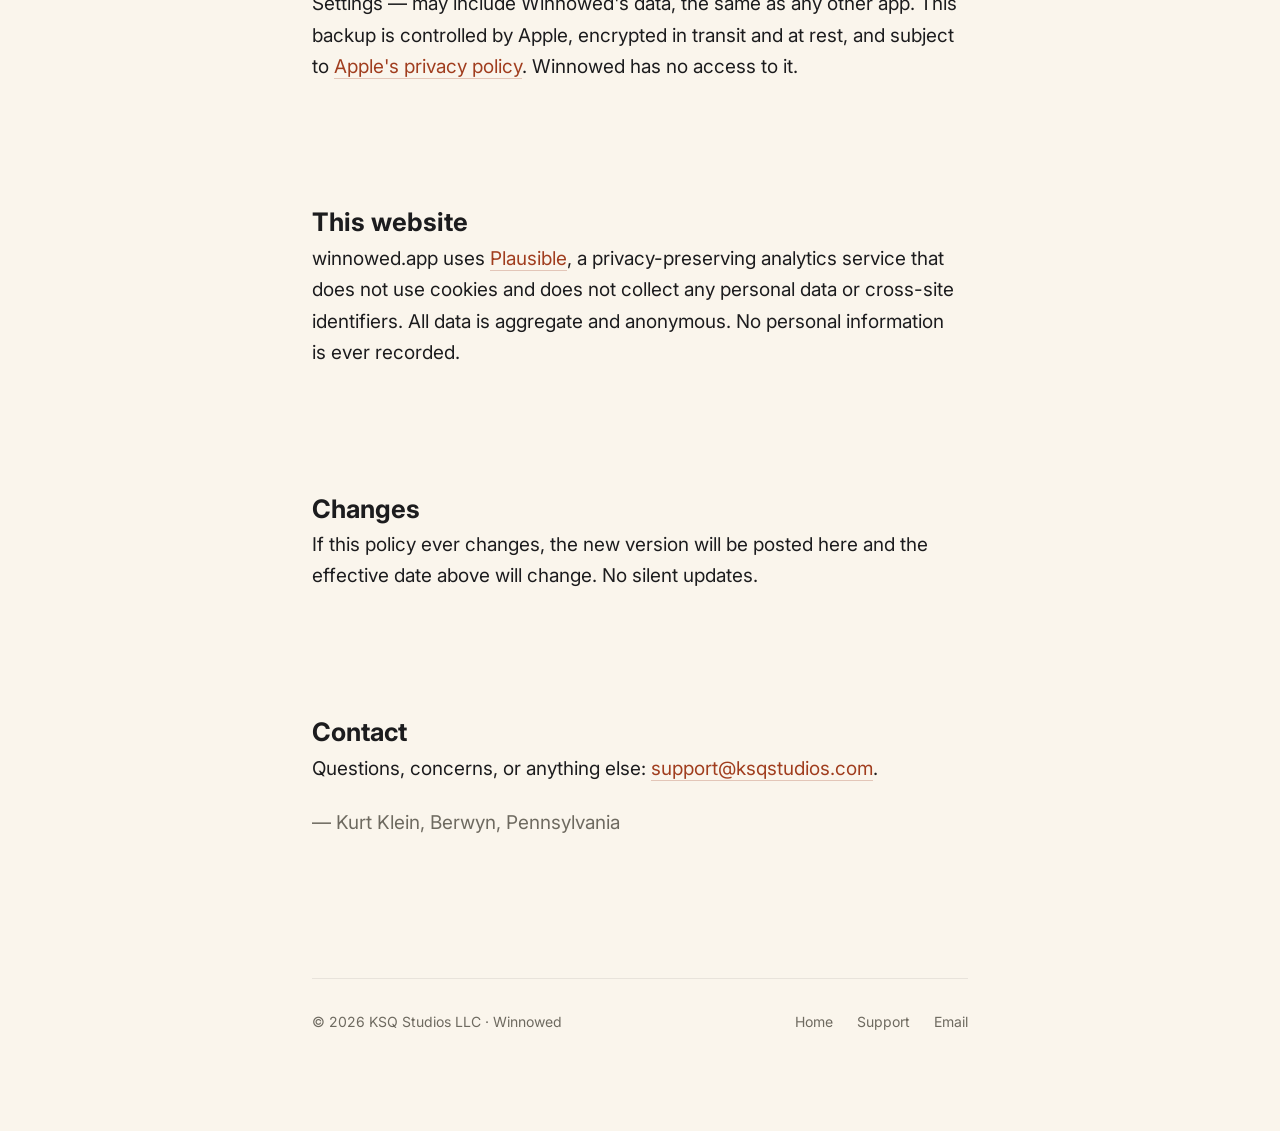
==== commit 497e1efb: "Update privacy/support: standardize email to support@ksqstudios.com" ====
--- a/privacy/index.html
+++ b/privacy/index.html
@@ -140,7 +140,7 @@
       <h2 class="fade-up">Contact</h2>
       <div class="prose fade-up">
         <p>
-          Questions, concerns, or anything else: <a href="mailto:winnowed@ksqstudios.com" style="color: var(--rust); text-decoration: none; border-bottom: 1px solid rgba(160, 61, 30, 0.25);">winnowed@ksqstudios.com</a>.
+          Questions, concerns, or anything else: <a href="mailto:support@ksqstudios.com" style="color: var(--rust); text-decoration: none; border-bottom: 1px solid rgba(160, 61, 30, 0.25);">support@ksqstudios.com</a>.
         </p>
         <p class="quiet" style="color: var(--text-muted);">
           — Kurt Klein, Berwyn, Pennsylvania
@@ -153,7 +153,7 @@
       <div class="footer-links">
         <a href="/">Home</a>
         <a href="/support">Support</a>
-        <a href="mailto:winnowed@ksqstudios.com">Email</a>
+        <a href="mailto:support@ksqstudios.com">Email</a>
       </div>
     </footer>
   </main>
